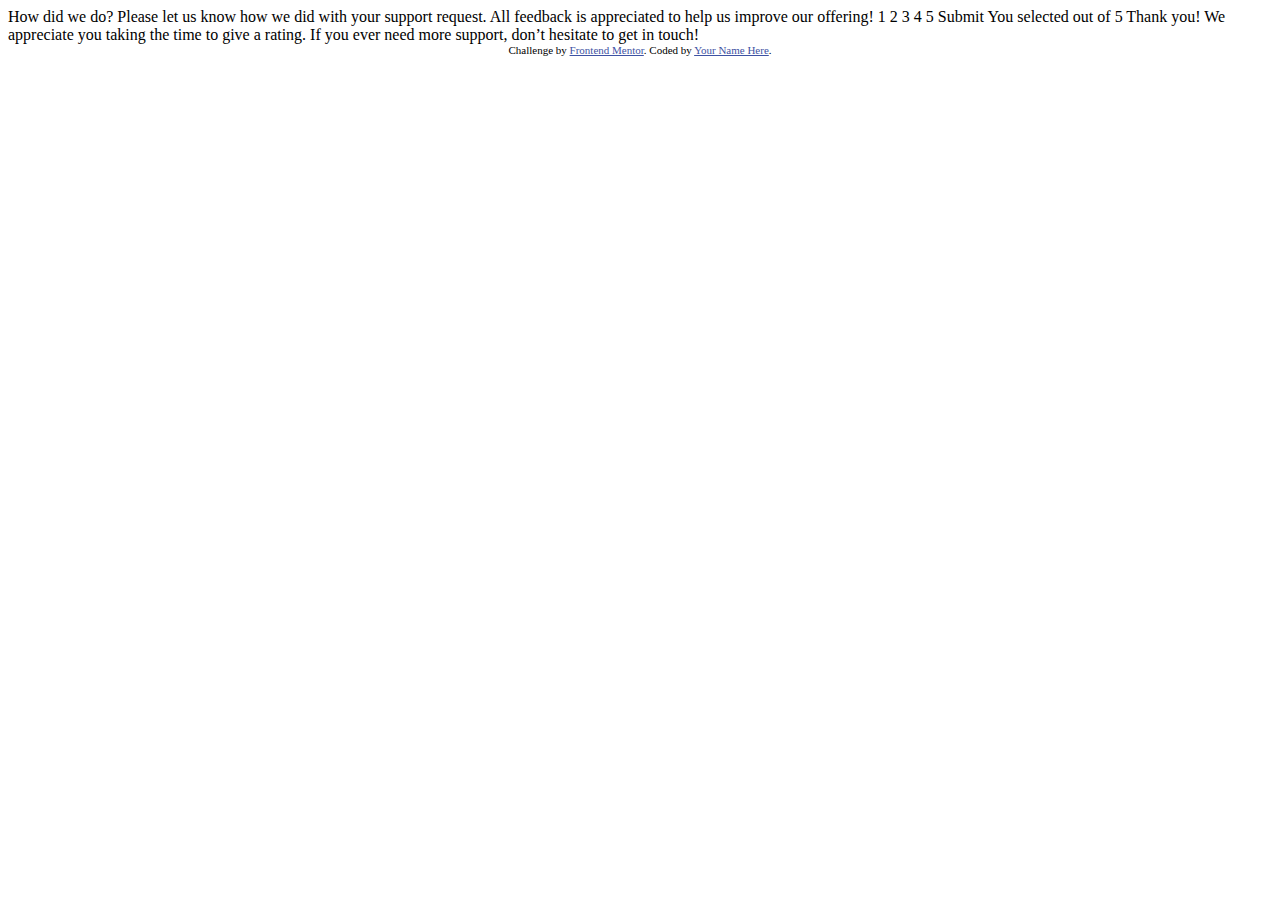
==== index.html @ 2321e70c "Commit de inicio." ====
<!DOCTYPE html>
<html lang="en">
<head>
  <meta charset="UTF-8">
  <meta name="viewport" content="width=device-width, initial-scale=1.0"> <!-- displays site properly based on user's device -->

  <link rel="icon" type="image/png" sizes="32x32" href="./images/favicon-32x32.png">
  
  <title>Frontend Mentor | Interactive rating component</title>

  <!-- Feel free to remove these styles or customise in your own stylesheet 👍 -->
  <style>
    .attribution { font-size: 11px; text-align: center; }
    .attribution a { color: hsl(228, 45%, 44%); }
  </style>
</head>
<body>

  <!-- Rating state start -->

  How did we do?

  Please let us know how we did with your support request. All feedback is appreciated 
  to help us improve our offering!

  1 2 3 4 5

  Submit

  <!-- Rating state end -->

  <!-- Thank you state start -->

  You selected <!-- Add rating here --> out of 5

  Thank you!

  We appreciate you taking the time to give a rating. If you ever need more support, 
  don’t hesitate to get in touch!

  <!-- Thank you state end -->

  
  <div class="attribution">
    Challenge by <a href="https://www.frontendmentor.io?ref=challenge" target="_blank">Frontend Mentor</a>. 
    Coded by <a href="#">Your Name Here</a>.
  </div>
</body>
</html>
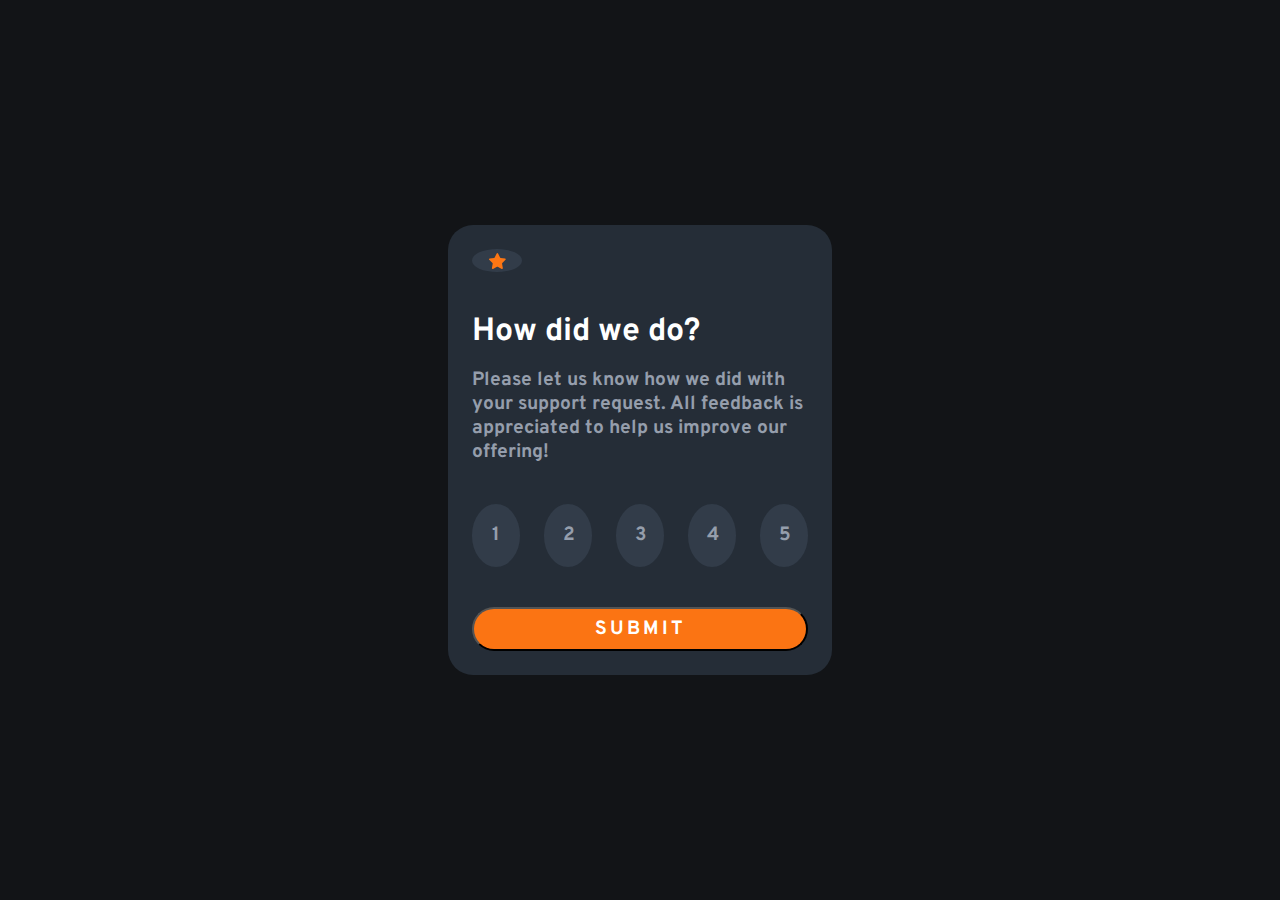
==== commit e44d401e: "Contenido HTML y estilos del index.html" ====
--- a/index.html
+++ b/index.html
@@ -3,47 +3,35 @@
 <head>
   <meta charset="UTF-8">
   <meta name="viewport" content="width=device-width, initial-scale=1.0"> <!-- displays site properly based on user's device -->
-
   <link rel="icon" type="image/png" sizes="32x32" href="./images/favicon-32x32.png">
-  
+  <link rel="stylesheet" href="style.css">
   <title>Frontend Mentor | Interactive rating component</title>
-
-  <!-- Feel free to remove these styles or customise in your own stylesheet 👍 -->
-  <style>
-    .attribution { font-size: 11px; text-align: center; }
-    .attribution a { color: hsl(228, 45%, 44%); }
-  </style>
 </head>
 <body>
+  <div class="main-container">
+    <div class="card__container">
+      <div class="card__star"><svg class="star" width="17" height="16" xmlns="http://www.w3.org/2000/svg"><path d="m9.067.43 1.99 4.031c.112.228.33.386.58.422l4.45.647a.772.772 0 0 1 .427 1.316l-3.22 3.138a.773.773 0 0 0-.222.683l.76 4.431a.772.772 0 0 1-1.12.813l-3.98-2.092a.773.773 0 0 0-.718 0l-3.98 2.092a.772.772 0 0 1-1.119-.813l.76-4.431a.77.77 0 0 0-.222-.683L.233 6.846A.772.772 0 0 1 .661 5.53l4.449-.647a.772.772 0 0 0 .58-.422L7.68.43a.774.774 0 0 1 1.387 0Z" fill="#FC7614"/></svg></div>
 
-  <!-- Rating state start -->
+      <div class="card__text">
+        <h1 class="card__tittle">How did we do?</h1>
+        <p class="card__paragraph">Please let us know how we did with your support request. All feedback is appreciated to help us improve our offering!</p>
+      </div>
 
-  How did we do?
+      <div class="card__numbers">
+          <div class="card__number">1</div>
+          <div class="card__number">2</div>
+          <div class="card__number">3</div>
+          <div class="card__number">4</div>
+          <div class="card__number">5</div>
+      </div>
 
-  Please let us know how we did with your support request. All feedback is appreciated 
-  to help us improve our offering!
-
-  1 2 3 4 5
-
-  Submit
-
-  <!-- Rating state end -->
-
-  <!-- Thank you state start -->
-
-  You selected <!-- Add rating here --> out of 5
-
-  Thank you!
-
-  We appreciate you taking the time to give a rating. If you ever need more support, 
-  don’t hesitate to get in touch!
-
-  <!-- Thank you state end -->
-
-  
-  <div class="attribution">
+      <button type="button" class="button">SUBMIT</button>
+    </div>
+  </div>
+  <!-- <div class="attribution">
     Challenge by <a href="https://www.frontendmentor.io?ref=challenge" target="_blank">Frontend Mentor</a>. 
     Coded by <a href="#">Your Name Here</a>.
-  </div>
+  </div> -->
+  <script src="script.js"></script>
 </body>
 </html>--- a/style.css
+++ b/style.css
@@ -0,0 +1,103 @@
+@import url('https://fonts.googleapis.com/css2?family=Overpass:wght@400;700&display=swap');
+
+* {
+    margin: 0;
+    padding: 0;
+    box-sizing: border-box;
+    font-family: 'Overpass', sans-serif;
+}
+
+.main-container {
+    height: 100vh;
+    width: 100%;
+    background-color: hsl(216, 12%, 8%);
+    display: flex;
+    justify-content: center;
+    align-items: center;
+}
+
+.card__container {
+    width: 30%;
+    height: 450px;
+    background-color: hsl(213, 19%, 18%);
+    border-radius: 25px;
+    padding: 1.5em;
+    display: flex;
+    flex-direction: column;
+    gap: 2.5em;
+}
+
+.card__star {
+    border-radius: 50%;
+    background-color: hsl(213, 19%, 24%);
+    width: 50px;
+    height: 50px;
+    position: relative;
+}
+
+.star {
+    position: absolute;
+    top: 0;
+    bottom: 0;
+    left: 0;
+    right: 0;
+    margin: auto;
+}
+
+.card__text {
+    display: flex;
+    flex-direction: column;
+    gap: 1em;
+    font-weight: 700;
+}
+
+.card__tittle {
+    color: hsl(0, 0%, 100%);
+}
+
+.card__paragraph {
+    color: hsl(217, 12%, 63%);
+    font-size: 1.2em;
+}
+
+.card__numbers {
+    display: flex;
+    width: 100%;
+    justify-content: space-between;
+}
+
+.card__number {
+    color: hsl(217, 12%, 63%);
+    background-color: hsl(213, 19%, 24%);
+    padding: 1em;
+    border-radius: 50%;
+    font-weight: 700;
+    font-size: 1.2em;
+    width: calc(20% - 1em);
+    text-align: center;
+    cursor: pointer;
+}
+
+.card__number:hover {
+    background-color: hsl(217, 12%, 63%);
+    color: hsl(0, 0%, 100%);
+    transition: all 0.5s ease;
+}
+
+.button {
+    width: 100%;
+    height: 4.75em;
+    color: hsl(0, 0%, 100%);
+    background-color: hsl(25, 97%, 53%);
+    border-radius: 40px;
+    font-size: 1.2em;
+    font-weight: 700;
+    letter-spacing: 3px;
+    cursor: pointer;
+}
+
+.button:hover {
+    background-color: hsl(0, 0%, 100%);
+    color: hsl(25, 97%, 53%);
+    transition: all 0.5s ease;
+}
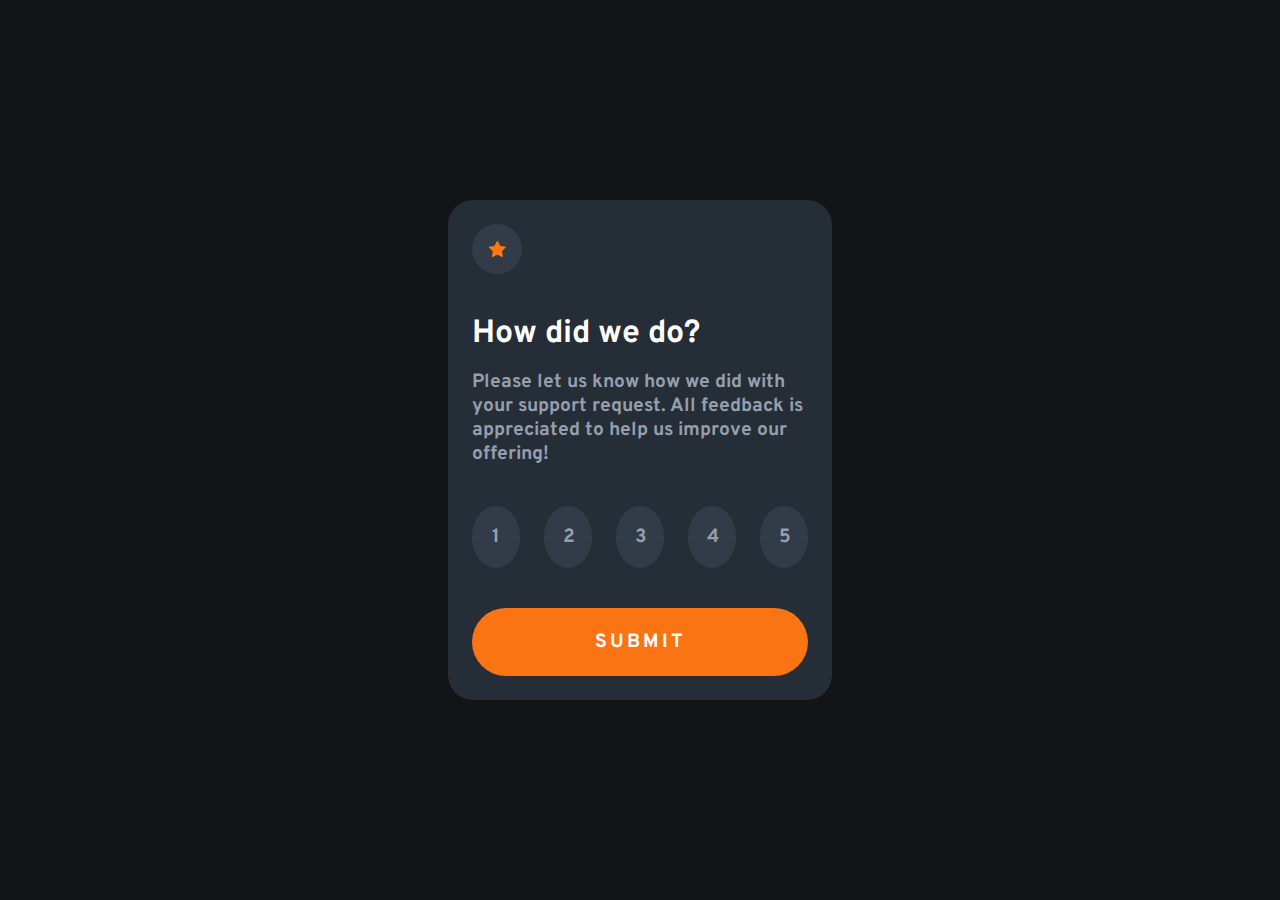
==== commit fb66255e: "2 html listos, inicio de JavaScript" ====
--- a/index.html
+++ b/index.html
@@ -25,13 +25,13 @@
           <div class="card__number">5</div>
       </div>
 
-      <button type="button" class="button">SUBMIT</button>
+      <a href="thanks.html" target="_self" type="button" class="button" id="button">SUBMIT</a>
     </div>
   </div>
   <!-- <div class="attribution">
     Challenge by <a href="https://www.frontendmentor.io?ref=challenge" target="_blank">Frontend Mentor</a>. 
     Coded by <a href="#">Your Name Here</a>.
   </div> -->
-  <script src="script.js"></script>
+  <script src="scripts.js"></script>
 </body>
 </html>--- a/style.css
+++ b/style.css
@@ -18,7 +18,7 @@
 
 .card__container {
     width: 30%;
-    height: 450px;
+    height: 500px;
     background-color: hsl(213, 19%, 18%);
     border-radius: 25px;
     padding: 1.5em;
@@ -86,7 +86,7 @@
 
 .button {
     width: 100%;
-    height: 4.75em;
+    height: 3.5em;
     color: hsl(0, 0%, 100%);
     background-color: hsl(25, 97%, 53%);
     border-radius: 40px;
@@ -94,6 +94,10 @@
     font-weight: 700;
     letter-spacing: 3px;
     cursor: pointer;
+    text-decoration: none;
+    display: flex;
+    justify-content: center;
+    align-items: center;
 }
 
 .button:hover {
@@ -101,3 +105,20 @@
     color: hsl(25, 97%, 53%);
     transition: all 0.5s ease;
 }
+
+/* Thank you note */
+
+.active {
+    text-align: center;
+    justify-content: center;
+}
+
+.card__selection {
+    background-color: hsl(213, 19%, 24%);
+    width: fit-content;
+    margin: 0 auto;
+    padding: 0.5em 1.5em;
+    border-radius: 40px;
+    font-weight: 700;
+    color: hsl(25, 97%, 53%);
+}
